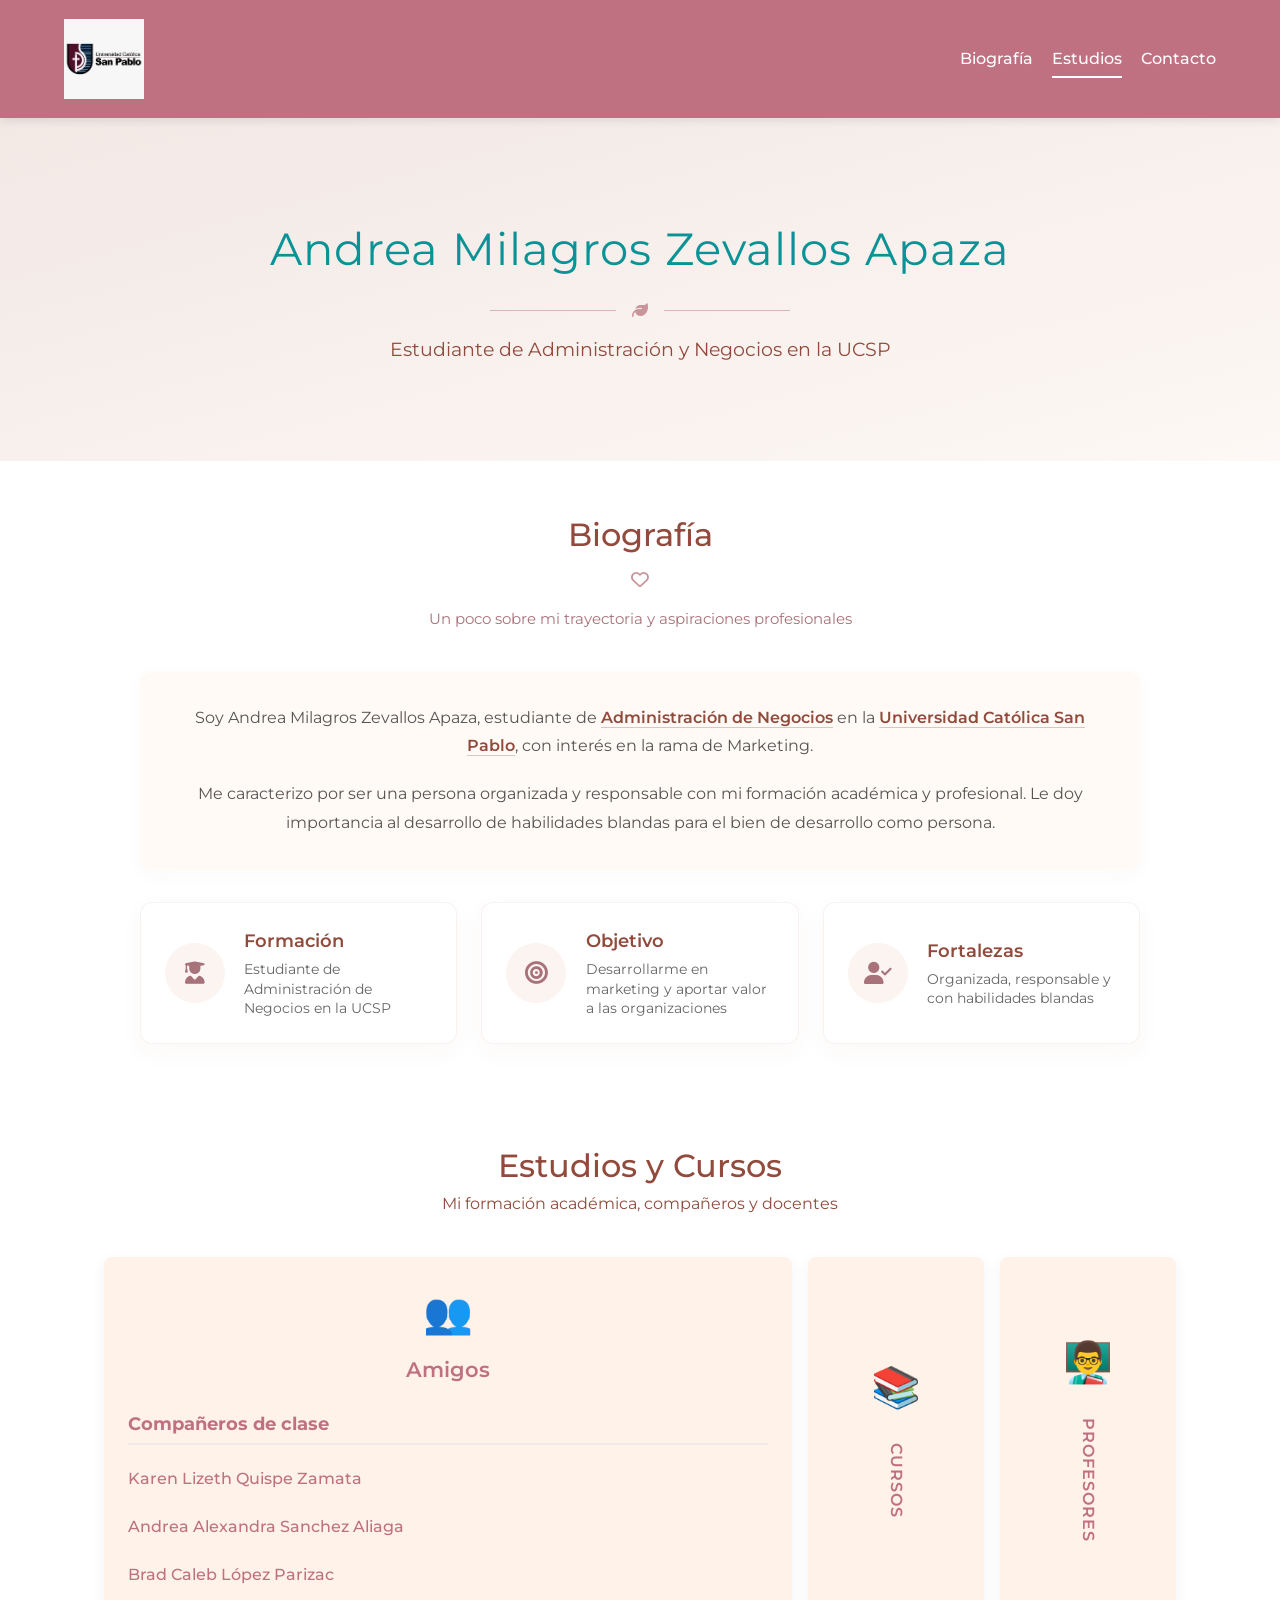
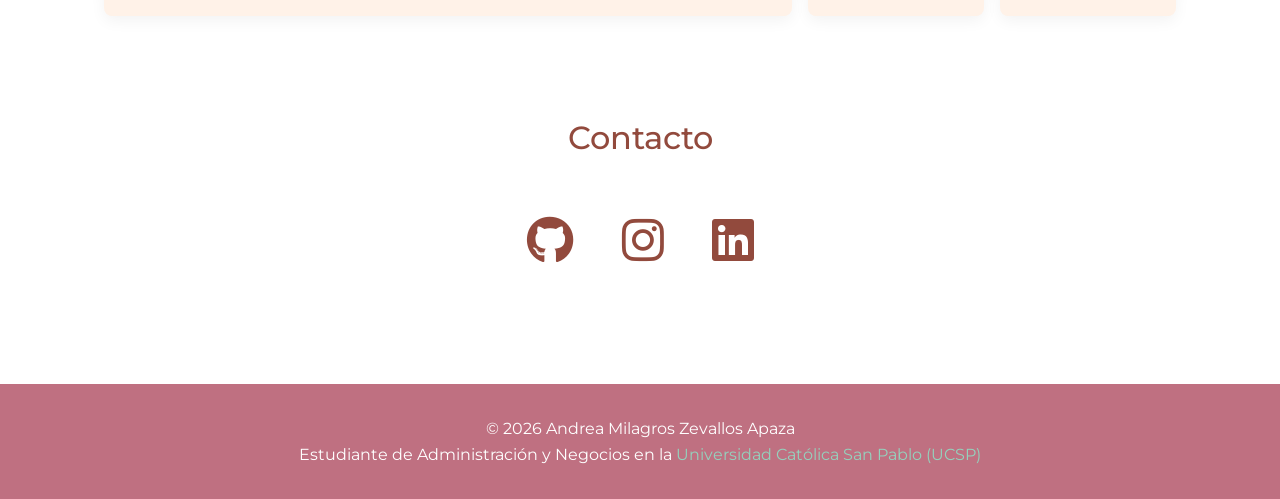
==== index.html @ 6402a50c "Add files via upload" ====
<!DOCTYPE html>
<html lang="es">
<head>
  <meta charset="UTF-8">
  <meta name="viewport" content="width=device-width, initial-scale=1.0">
  <meta name="description" content="Andrea Milagros Zevallos Apaza - Estudiante de Administración y Negocios en la UCSP. Especializada en Marketing, con enfoque en liderazgo y desarrollo profesional.">
  <meta name="keywords" content="Andrea Zevallos, administración negocios, marketing, UCSP, estudiante">
  <meta name="author" content="Andrea Milagros Zevallos Apaza">
  <meta name="language" content="es">
  <meta name="robots" content="index, follow">
  
  <!-- Open Graph para redes sociales -->
  <meta property="og:title" content="Andrea Milagros Zevallos Apaza - Estudiante de Administración">
  <meta property="og:description" content="Conoce mi trayectoria académica, formación y aspiraciones profesionales en marketing y administración de negocios.">
  <meta property="og:type" content="website">
  <meta property="og:url" content="https://andreazevallos.github.io/">
  <meta property="og:image" content="https://andreazevallos.github.io/logo.webp">
  
  <!-- Twitter Card -->
  <meta name="twitter:card" content="summary">
  <meta name="twitter:title" content="Andrea Milagros Zevallos Apaza">
  <meta name="twitter:description" content="Estudiante de Administración y Negocios - Especializada en Marketing">
  <meta name="twitter:image" content="https://andreazevallos.github.io/logo.webp">
  
  <!-- Canonical URL -->
  <meta rel="canonical" href="https://andreazevallos.github.io/">
  
  <title>Andrea Milagros Zevallos Apaza - Administración y Negocios | UCSP</title>
  <link rel="icon" href="favicon.ico">
  <link href="https://fonts.googleapis.com/css2?family=Montserrat:wght@300;400;600&display=swap" rel="stylesheet">
  <link rel="stylesheet" href="https://cdnjs.cloudflare.com/ajax/libs/font-awesome/6.5.1/css/all.min.css">
  <link rel="stylesheet" href="styles.css">
  
  <!-- Schema.org structured data -->
  <script type="application/ld+json">
  {
    "@context": "https://schema.org",
    "@type": "Person",
    "name": "Andrea Milagros Zevallos Apaza",
    "url": "https://andreazevallos.github.io/",
    "image": "https://andreazevallos.github.io/logo.webp",
    "description": "Estudiante de Administración y Negocios en la UCSP especializada en Marketing",
    "jobTitle": "Estudiante",
    "affiliation": {
      "@type": "Organization",
      "name": "Universidad Católica San Pablo",
      "url": "https://ucsp.edu.pe/"
    },
    "sameAs": [
      "https://github.com/andreazevallos",
      "https://www.instagram.com/amza111004/",
      "https://www.linkedin.com/in/andrea-zevallos-0405a1241/"
    ]
  }
  </script>
</head>
<body>
  <header>
    <div class="logo"><img src="logo.webp" alt="Logo Andrea Zevallos"></div>
    <nav class="navbar" aria-label="Navegación principal">
      <a href="#biografia">Biografía</a>
      <a href="#estudios">Estudios</a>
      <a href="#contacto">Contacto</a>
    </nav>
  </header>

  <main>
    <section class="hero" aria-label="Presentación principal">
      <h1>Andrea Milagros Zevallos Apaza</h1>
      <div class="hero-divider">
        <span class="line"></span>
        <i class="fa-solid fa-leaf"></i>
        <span class="line"></span>
      </div>
      <p>Estudiante de Administración y Negocios en la UCSP</p>
    </section>

    <section id="biografia" class="content-section">
      <div class="section-title">
        <h2>Biografía</h2>
        <div class="title-divider">
          <i class="fa-regular fa-heart"></i>
        </div>
        <p class="subtitle">Un poco sobre mi trayectoria y aspiraciones profesionales</p>
      </div>
      
      <div class="bio-container">
        <div class="bio-main-card">
          <p>Soy Andrea Milagros Zevallos Apaza, estudiante de <a href="https://ucsp.edu.pe/carreras/administracion-negocios/" target="_blank" rel="noopener noreferrer">Administración de Negocios</a> en la <a href="https://ucsp.edu.pe/" target="_blank" rel="noopener noreferrer">Universidad Católica San Pablo</a>, con interés en la rama de Marketing.</p>
          <p>Me caracterizo por ser una persona organizada y responsable con mi formación académica y profesional. Le doy importancia al desarrollo de habilidades blandas para el bien de desarrollo como persona.</p>
        </div>

        <div class="bio-features-grid">
          
          <div class="feature-card">
            <div class="feature-icon-wrapper">
              <i class="fa-solid fa-user-graduate"></i>
            </div>
            <div class="feature-text">
              <h3>Formación</h3>
              <p>Estudiante de Administración de Negocios en la UCSP</p>
            </div>
          </div>

          <div class="feature-card">
            <div class="feature-icon-wrapper">
              <i class="fa-solid fa-bullseye"></i>
            </div>
            <div class="feature-text">
              <h3>Objetivo</h3>
              <p>Desarrollarme en marketing y aportar valor a las organizaciones</p>
            </div>
          </div>

          <div class="feature-card">
            <div class="feature-icon-wrapper">
              <i class="fa-solid fa-user-check"></i>
            </div>
            <div class="feature-text">
              <h3>Fortalezas</h3>
              <p>Organizada, responsable y con habilidades blandas</p>
            </div>
          </div>

        </div>
      </div>
    </section>

    <section id="estudios" class="content-section">
      <div class="section-title">
        <h2>Estudios y Cursos</h2>
        <p>Mi formación académica, compañeros y docentes</p>
      </div>
      
      <div class="interactive-accordion">
        
        <div class="accordion-item active">
          <div class="accordion-header">
            <span class="accordion-emoji" aria-label="Amigos y compañeros">👥</span>
            <h3 class="accordion-title">Amigos</h3>
          </div>
          <div class="accordion-content">
            <h3>Compañeros de clase</h3>
            <div class="collaborators">
              <a class="collaborator-link" href="https://karenzamata.github.io/Karenquispezamata.github.io/#contacto" target="_blank" rel="noopener noreferrer">Karen Lizeth Quispe Zamata</a>
              <a class="collaborator-link" href="https://andreasanchezaliaga.github.io/Andrea-Alexandra-S-nchez-Aliaga/" target="_blank" rel="noopener noreferrer">Andrea Alexandra Sanchez Aliaga</a>
              <a class="collaborator-link" href="https://caleb19-666.github.io/pagina-shrek/index.html#pasatiempos" target="_blank" rel="noopener noreferrer">Brad Caleb López Parizac</a>
            </div>
          </div>
        </div>

        <div class="accordion-item">
          <div class="accordion-header">
            <span class="accordion-emoji" aria-label="Cursos y materias">📚</span>
            <h3 class="accordion-title">Cursos</h3>
          </div>
          <div class="accordion-content">
            <h3>Cursos Actuales</h3>
            <ul>
              <li>Diseño de Estrategias Omnicanal</li>
              <li>Introducción a Computación</li>
              <li>Liderazgo</li>
              <li>Logística</li>
              <li>Microeconomía</li>
              <li>Teología II</li>
              <li>Moral</li>
              <li>Taller de Investigación I</li>
            </ul>
          </div>
        </div>

        <div class="accordion-item">
          <div class="accordion-header">
            <span class="accordion-emoji" aria-label="Profesores y docentes">👨‍🏫</span>
            <h3 class="accordion-title">Profesores</h3>
          </div>
          <div class="accordion-content">
            <h3>Docentes</h3>
            <ul>
              <li><a href="https://www.linkedin.com/in/ecuadrosv/" target="_blank" rel="noopener noreferrer">Ernesto Cuadros</a> - Introducción a la Computación</li>
              <li><a href="https://www.linkedin.com/in/ana-elizabeth-g%C3%B3mez-burns-4502263b/" target="_blank" rel="noopener noreferrer">Ana Elizabeth Gómez Burns</a> - Diseño de Estrategias Omnicanal</li>
              <li><a href="https://www.linkedin.com/in/ana-elizabeth-g%C3%B3mez-burns-4502263b/" target="_blank" rel="noopener noreferrer">Pablo Nuñez</a> - Liderazgo</li>
              <li><a href="https://www.linkedin.com/in/alfredo-betalleluz-3a4b75a3/" target="_blank" rel="noopener noreferrer">Alfredo Jaime Betalleluz Murillo</a> - Logística</li>
              <li><a href="https://www.linkedin.com/in/antonio-escobar-20612664/" target="_blank" rel="noopener noreferrer">Antonio Miguel Escobar Juárez</a> - Microeconomía</li>
              <li><a href="https://www.linkedin.com/in/joseph-zea-castillo-37065b264/" target="_blank" rel="noopener noreferrer">Joseph Efraín Zea Castillo</a> - Moral</li>
              <li><a href="https://www.linkedin.com/in/lieslie-gallegos-arias-investigador-renacyt-773713a5/" target="_blank" rel="noopener noreferrer">Lieslie Gallegos Arias</a> - Taller de Investigación I</li>
              <li><a href="https://www.linkedin.com/in/carlos-antonio-valdivia-laura-24838832/" target="_blank" rel="noopener noreferrer">Carlos Antonio Valdivia Laura</a> - Teología II</li>
            </ul>
          </div>
        </div>

      </div>
    </section>

    <section id="contacto" class="content-section">
      <div class="section-title">
        <h2>Contacto</h2>
      </div>
      
      <div class="social-container" role="list">
        
        <div class="social-item" role="listitem">
          <a href="https://github.com/andreazevallos" target="_blank" rel="noopener noreferrer" class="social-link" aria-label="Perfil de GitHub de Andrea Zevallos">
            <i class="fa-brands fa-github" aria-hidden="true"></i>
          </a>
        </div>

        <div class="social-item" role="listitem">
          <a href="https://www.instagram.com/amza111004/" target="_blank" rel="noopener noreferrer" class="social-link" aria-label="Perfil de Instagram de Andrea Zevallos">
            <i class="fa-brands fa-instagram" aria-hidden="true"></i>
          </a>
        </div>

        <div class="social-item" role="listitem">
          <a href="https://www.linkedin.com/in/andrea-zevallos-0405a1241/" target="_blank" rel="noopener noreferrer" class="social-link" aria-label="Perfil de LinkedIn de Andrea Zevallos">
            <i class="fa-brands fa-linkedin" aria-hidden="true"></i>
          </a>
        </div>

      </div>
    </section>
  </main>

  <footer role="contentinfo">
    <p>&copy; 2026 Andrea Milagros Zevallos Apaza</p>
    <p>Estudiante de Administración y Negocios en la <a href="https://ucsp.edu.pe/" target="_blank" rel="noopener noreferrer">Universidad Católica San Pablo (UCSP)</a></p>
  </footer>
  <script src="script.js"></script>
</body>
</html>
---- styles.css ----
:root {
  --primary-color: #bf7081;           /*header y footer*/
  --secondary-color: #0a9396;         
  --accent-color: #94d2bd;          
  --text-color: #023047;              
  --light-text: white;              /*botones superiores*/
  --background: white;                /**
  --titleprincipal: #8B5E5A;        /*nombre*/
  --item-bg: #fff2e8;               /*fondo de las tarjetas*/
}

* {
  margin: 0;
  padding: 0;
  box-sizing: border-box;
}

body {
  font-family: 'Montserrat', sans-serif;
  color: var(--text-color);
  background-color: var(--background);
  line-height: 1.6;
}

header {
  background-color: var(--primary-color);
  color: #924a3d;
  padding: 1.2rem 5%;
  display: flex;
  justify-content: space-between;
  align-items: center;
  flex-wrap: wrap;
  position: sticky;
  top: 0;
  z-index: 1000;
  box-shadow: 0 2px 10px rgba(0,0,0,0.1);
}

.logo {
  font-size: 1.6rem;
  font-weight: 600;
  display: flex;
  align-items: center;
}

.logo img {
  height: 80px;
  width: auto;
  object-fit: contain;
}

nav.navbar {
  display: flex;
  gap: 1.2rem;
  flex-wrap: wrap;
}

nav a {
  color: var(--light-text);
  text-decoration: none;
  font-weight: 500;
}

.hero {
  background: linear-gradient(to bottom right, #f2e8e4, #fdf8f5);
  color: var(--light-text);
  text-align: center;
  padding: 6rem 2rem;
  display: flex;
  flex-direction: column;
  align-items: center;
}

.hero h1 {
  font-size: 2.8rem;
  font-weight: 400;
  color: #0a9396;
  letter-spacing: 1px;
}

.hero-divider {
  display: flex;
  align-items: center;
  gap: 1rem;
  margin: 1rem 0;
  width: 100%;
  max-width: 300px;
}

.hero-divider .line {
  flex: 1;
  height: 1px;
  background-color: #dcb3b7;
}

.hero-divider i {
  color: #c9949a;
  font-size: 1rem;
}

.hero p {
  font-size: 1.2rem;
  color: #924a3d;
  font-weight: 400;
}

main {
  display: block;
}

.content-section {
  padding: 3rem 5%;
  max-width: 1200px;
  margin: 0 auto;
}

.section-title {
  text-align: center;
  margin-bottom: 2.5rem;
}

.section-title h2 {
  font-size: 2rem;
  color: #924a3d;
  font-weight: 500;
}

.title-divider {
  margin: 0.4rem 0 0.8rem 0;
  color: #c9949a;
  font-size: 1.1rem;
}

.section-title .subtitle {
  color: #a8727a;
  font-size: 0.95rem;
  font-weight: 400;
}

.section-title p {
  color: #924a3d;
  font-size: 1rem;
}

/* --- ESTILOS DEL ACORDEÓN INTERACTIVO --- */
.interactive-accordion {
  display: flex;
  gap: 1rem;
  width: 100%;
  min-height: 340px;
  margin-top: 1.5rem;
}

.accordion-item {
  background: var(--item-bg);
  flex: 1;
  border-radius: 8px;
  padding: 1.5rem;
  cursor: pointer;
  overflow: hidden;
  transition: all 0.5s cubic-bezier(0.25, 1, 0.5, 1);
  box-shadow: 0 5px 15px rgba(0,0,0,0.05);
  display: flex;
  flex-direction: column;
  position: relative;
}

/* --- CONTENEDORES DE BIOGRAFÍA ESTILO IMAGEN DE REFERENCIA --- */
.bio-container {
  max-width: 1000px;
  margin: 0 auto;
  display: flex;
  flex-direction: column;
  gap: 2rem;
}

/* Caja principal de texto de Biografía */
.bio-main-card {
  background: rgba(255, 242, 232, 0.4);
  padding: 2rem 2.5rem;
  border-radius: 12px;
  box-shadow: 0 4px 20px rgba(146, 74, 61, 0.03);
  text-align: center;
}

.bio-main-card p {
  color: #555;
  font-size: 1rem;
  margin-bottom: 1.2rem;
  line-height: 1.8;
}

.bio-main-card p:last-child {
  margin-bottom: 0;
}

.bio-main-card a {
  color: #924a3d;
  text-decoration: none;
  font-weight: 600;
  border-bottom: 1px solid rgba(146, 74, 61, 0.3);
  transition: border-color 0.3s;
}

.bio-main-card a:hover {
  border-color: #924a3d;
}

/* Fila horizontal de las 3 tarjetas inferiores */
.bio-features-grid {
  display: grid;
  grid-template-columns: repeat(auto-fit, minmax(280px, 1fr));
  gap: 1.5rem;
}

.feature-card {
  background: #ffffff;
  padding: 1.5rem;
  border-radius: 12px;
  box-shadow: 0 8px 24px rgba(146, 74, 61, 0.04);
  display: flex;
  align-items: center;
  gap: 1.2rem;
  border: 1px solid rgba(242, 232, 228, 0.5);
  transition: transform 0.3s ease;
}

.feature-card:hover {
  transform: translateY(-3px);
}

/* Contenedor circular del icono */
.feature-icon-wrapper {
  background-color: #fcf4f0;
  width: 60px;
  height: 60px;
  border-radius: 50%;
  display: flex;
  justify-content: center;
  align-items: center;
  flex-shrink: 0;
}

.feature-icon-wrapper i {
  color: #a8727a;
  font-size: 1.4rem;
}

/* Textos dentro de los cuadros */
.feature-text h3 {
  color: #924a3d;
  font-size: 1.1rem;
  font-weight: 600;
  margin-bottom: 0.3rem;
}

.feature-text p {
  color: #666;
  font-size: 0.88rem;
  line-height: 1.4;
}

/* Cuando un elemento está activo se expande proporcionalmente ocupando el espacio principal */
.accordion-item.active {
  flex: 5;
  cursor: default;
}

/* Encabezado fijo de cada tarjeta */
.accordion-header {
  display: flex;
  flex-direction: column;
  align-items: center;
  justify-content: center;
  text-align: center;
  margin-bottom: 1rem;
  transition: all 0.3s ease;
}

.accordion-emoji {
  font-size: 2.5rem;
  margin-bottom: 0.5rem;
  display: block;
}

.accordion-title {
  color: var(--primary-color);
  font-size: 1.3rem;
  font-weight: 600;
  white-space: nowrap;
}

/* Si el elemento está encogido (no activo), modificamos la orientación del título */
.accordion-item:not(.active) .accordion-header {
  margin-bottom: 0;
  height: 100%;
}

.accordion-item:not(.active) .accordion-title {
  writing-mode: vertical-rl;
  text-transform: uppercase;
  letter-spacing: 1px;
  font-size: 1rem;
  margin-top: 1rem;
}

/* Contenido interno con transición de opacidad y visibilidad */
.accordion-content {
  opacity: 0;
  visibility: hidden;
  max-height: 0;
  transition: opacity 0.3s ease, visibility 0.3s ease;
}

.accordion-item.active .accordion-content {
  opacity: 1;
  visibility: visible;
  max-height: 1000px;
  margin-top: 0.5rem;
}

.accordion-content h3 {
  color: var(--primary-color);
  font-size: 1.1rem;
  margin-bottom: 1rem;
  border-bottom: 2px solid #f2e8e4;
  padding-bottom: 0.3rem;
}

.accordion-content ul {
  padding-left: 1.2rem;
}

.accordion-content li {
  color: #444;
  font-size: 0.95rem;
  margin-bottom: 0.8rem;
}

.collaborators {
  display: flex;
  flex-direction: column;
  gap: 0.8rem;
}

.collaborator-link {
  color: var(--primary-color);
  text-decoration: none;
  font-weight: 500;
  font-size: 1rem;
  padding: 0.3rem 0;
  display: inline-block;
}

.collaborator-link:hover {
  text-decoration: underline;
}

.contact-info {
  text-align: center;
  margin-top: 1.5rem;
}

.contact-info a {
  color: var(--primary-color);
  text-decoration: none;
}

footer {
  background-color: var(--primary-color);
  color: #ffffff;
  text-align: center;
  padding: 2rem 1rem;
  margin-top: 3rem;
}

footer a {
  color: var(--accent-color);
  text-decoration: none;
}

/* Responsividad para móviles */
@media (max-width: 768px) {
  header {
    flex-direction: column;
    align-items: flex-start;
  }

  nav.navbar {
    flex-direction: column;
    gap: 0.5rem;
    margin-top: 1rem;
  }

  .hero h1 {
    font-size: 2rem;
  }

  /* Cambiamos el acordeón a vertical en móviles */
  .interactive-accordion {
    flex-direction: column;
    min-height: auto;
  }
  
  .accordion-item {
    flex: none;
    width: 100%;
    min-height: 80px;
  }
  
  .accordion-item.active {
    flex: none;
  }
  
  .accordion-item:not(.active) .accordion-header {
    flex-direction: row;
    gap: 1rem;
    justify-content: flex-start;
  }
  
  .accordion-item:not(.active) .accordion-title {
    writing-mode: horizontal-tb;
    margin-top: 0;
  }
  
  .accordion-emoji {
    font-size: 1.8rem;
    margin-bottom: 0;
  }
}

@media (max-width: 480px) {
  .hero {
    padding: 3rem 1.5rem;
  }

  .hero h1 {
    font-size: 1.6rem;
  }
}

/* --- ESTILOS DE LA SECCIÓN CONTACTO CON ICONOS --- */
.social-container {
  display: flex;
  justify-content: center;
  align-items: flex-start;
  gap: 3rem; /* Espacio de separación entre cada red social */
  margin-top: 2rem;
  flex-wrap: wrap; /* Permite que se acomoden si la pantalla es muy chica */
}

.social-item {
  display: flex;
  flex-direction: column;
  align-items: center;
  text-align: center;
  max-width: 150px;
}

.social-link {
  color: #924a3d; /* Mismo color de los títulos h2 */
  font-size: 3rem; /* Tamaño del logo */
  text-decoration: none;
  transition: transform 0.3s ease, color 0.3s ease;
  margin-bottom: 0.5rem;
}

/* Efecto visual opcional cuando pasas el mouse por encima del logo */
.social-link:hover {
  transform: scale(1.1);
  color: var(--primary-color); /* Cambia ligeramente al color primario */
}

.social-text {
  font-size: 0.9rem;
  color: var(--text-color);
  font-weight: 500;
  margin-top: 0.3rem;
}

/* --- EFECTO DE SUBRAYADO DINÁMICO EN EL MENÚ --- */
nav.navbar a {
  position: relative;
  padding: 0.4rem 0;
  transition: color 0.3s ease;
}

/* Línea base oculta bajo cada enlace */
nav.navbar a::after {
  content: '';
  position: absolute;
  bottom: 0;
  left: 0;
  width: 100%;
  height: 2px;
  background-color: var(--light-text); /* Línea blanca como en el diseño */
  transform: scaleX(0);
  transform-origin: right;
  transition: transform 0.3s cubic-bezier(0.25, 1, 0.5, 1);
}

/* Cuando el enlace está activo o se pasa el mouse, la línea se expande uniformemente */
nav.navbar a.active::after,
nav.navbar a:hover::after {
  transform: scaleX(1);
  transform-origin: left;
}
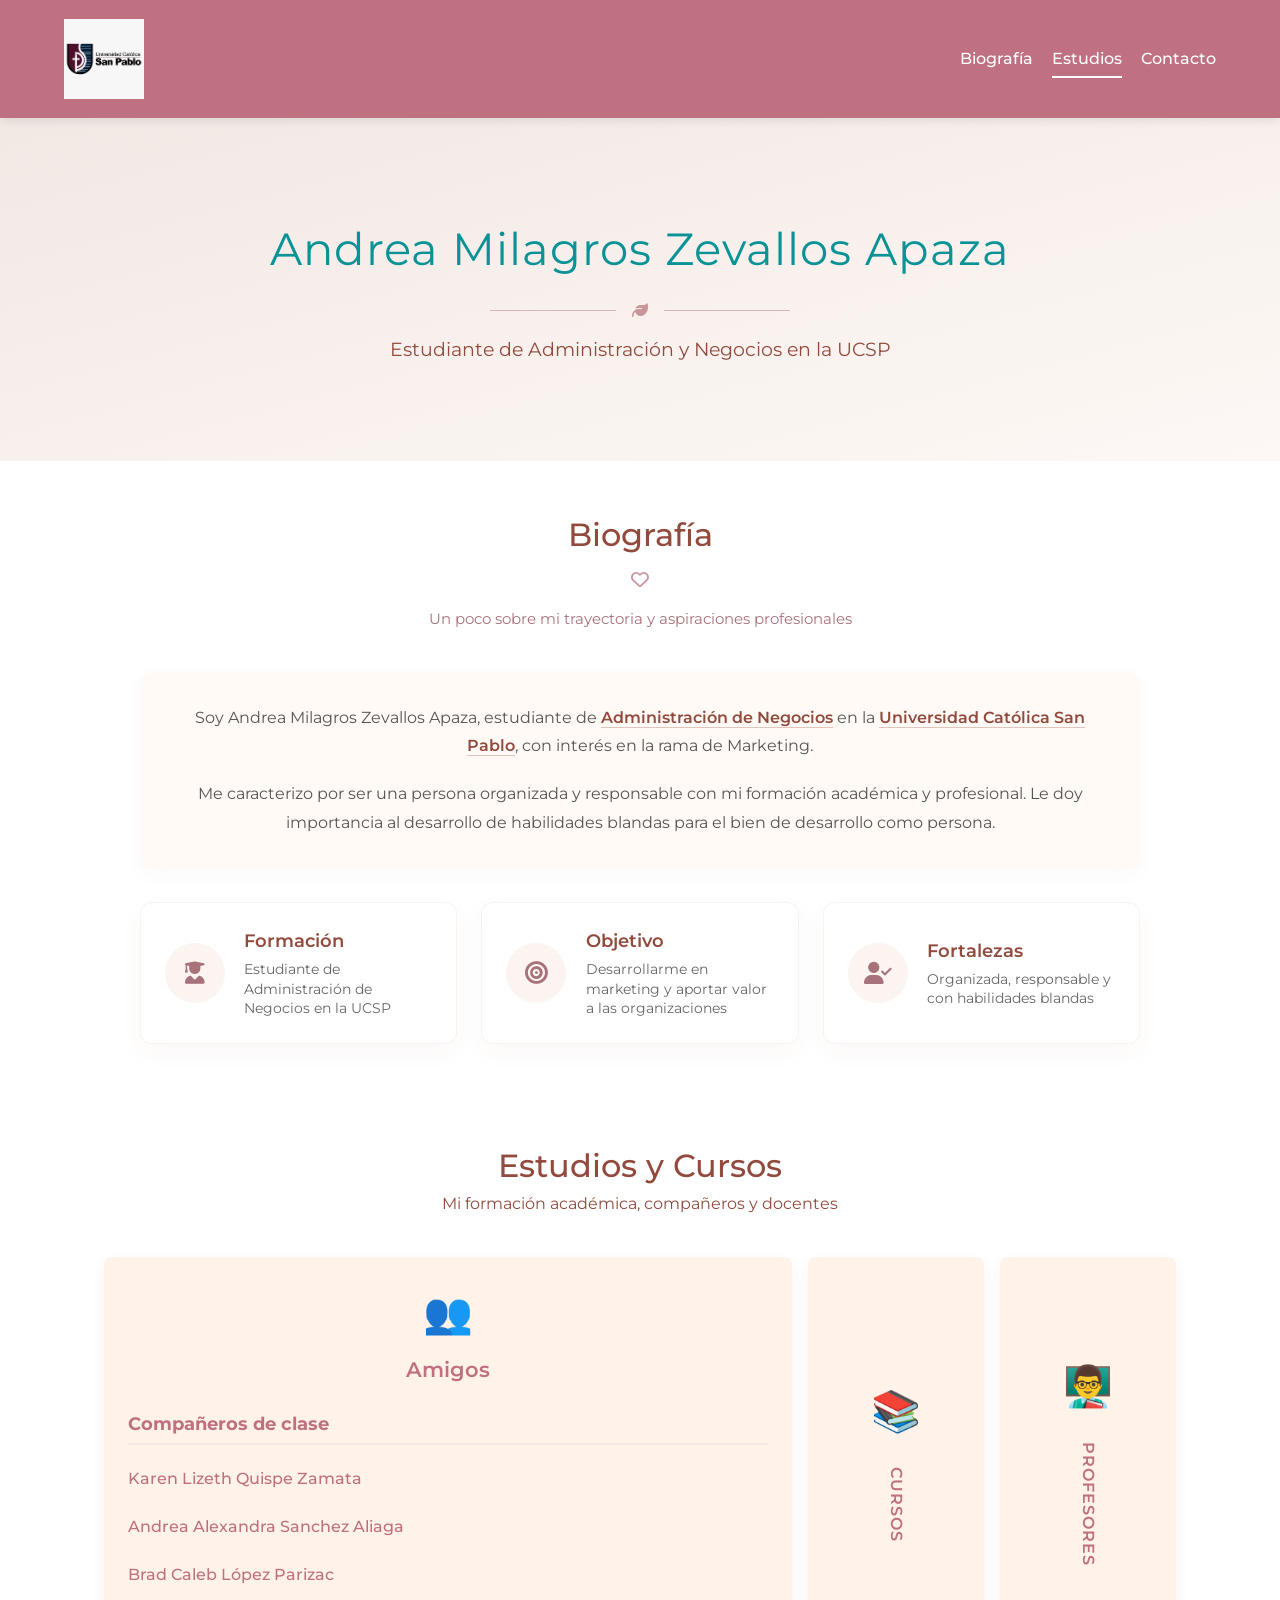
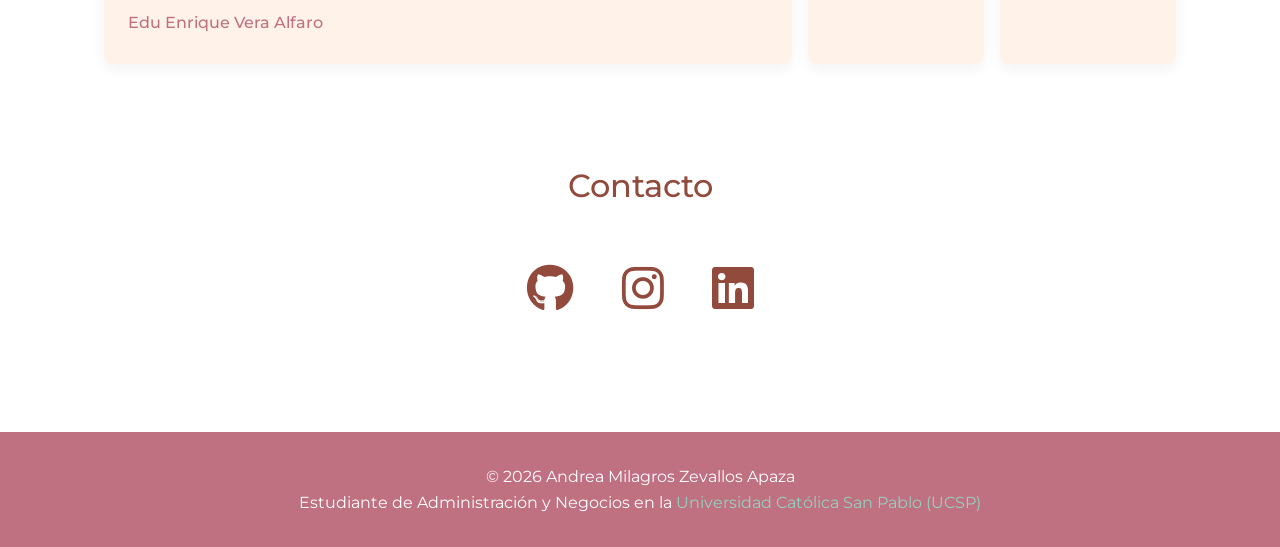
==== commit a8685d91: "Añadir compañero" ====
--- a/index.html
+++ b/index.html
@@ -9,20 +9,20 @@
   <meta name="language" content="es">
   <meta name="robots" content="index, follow">
   
-  <!-- Open Graph para redes sociales -->
+  
   <meta property="og:title" content="Andrea Milagros Zevallos Apaza - Estudiante de Administración">
   <meta property="og:description" content="Conoce mi trayectoria académica, formación y aspiraciones profesionales en marketing y administración de negocios.">
   <meta property="og:type" content="website">
   <meta property="og:url" content="https://andreazevallos.github.io/">
   <meta property="og:image" content="https://andreazevallos.github.io/logo.webp">
   
-  <!-- Twitter Card -->
+  
   <meta name="twitter:card" content="summary">
   <meta name="twitter:title" content="Andrea Milagros Zevallos Apaza">
   <meta name="twitter:description" content="Estudiante de Administración y Negocios - Especializada en Marketing">
   <meta name="twitter:image" content="https://andreazevallos.github.io/logo.webp">
   
-  <!-- Canonical URL -->
+  
   <meta rel="canonical" href="https://andreazevallos.github.io/">
   
   <title>Andrea Milagros Zevallos Apaza - Administración y Negocios | UCSP</title>
@@ -31,7 +31,7 @@
   <link rel="stylesheet" href="https://cdnjs.cloudflare.com/ajax/libs/font-awesome/6.5.1/css/all.min.css">
   <link rel="stylesheet" href="styles.css">
   
-  <!-- Schema.org structured data -->
+  
   <script type="application/ld+json">
   {
     "@context": "https://schema.org",
@@ -145,6 +145,7 @@
               <a class="collaborator-link" href="https://karenzamata.github.io/Karenquispezamata.github.io/#contacto" target="_blank" rel="noopener noreferrer">Karen Lizeth Quispe Zamata</a>
               <a class="collaborator-link" href="https://andreasanchezaliaga.github.io/Andrea-Alexandra-S-nchez-Aliaga/" target="_blank" rel="noopener noreferrer">Andrea Alexandra Sanchez Aliaga</a>
               <a class="collaborator-link" href="https://caleb19-666.github.io/pagina-shrek/index.html#pasatiempos" target="_blank" rel="noopener noreferrer">Brad Caleb López Parizac</a>
+              <a class="collaborator-link" href="https://edu-enrrique-vera-alfaro.github.io/edu-enrique-vera-alfaro/" target="_blank" rel="noopener noreferrer">Edu Enrique Vera Alfaro</a>
             </div>
           </div>
         </div>
@@ -227,4 +228,4 @@
   </footer>
   <script src="script.js"></script>
 </body>
-</html>+</html>
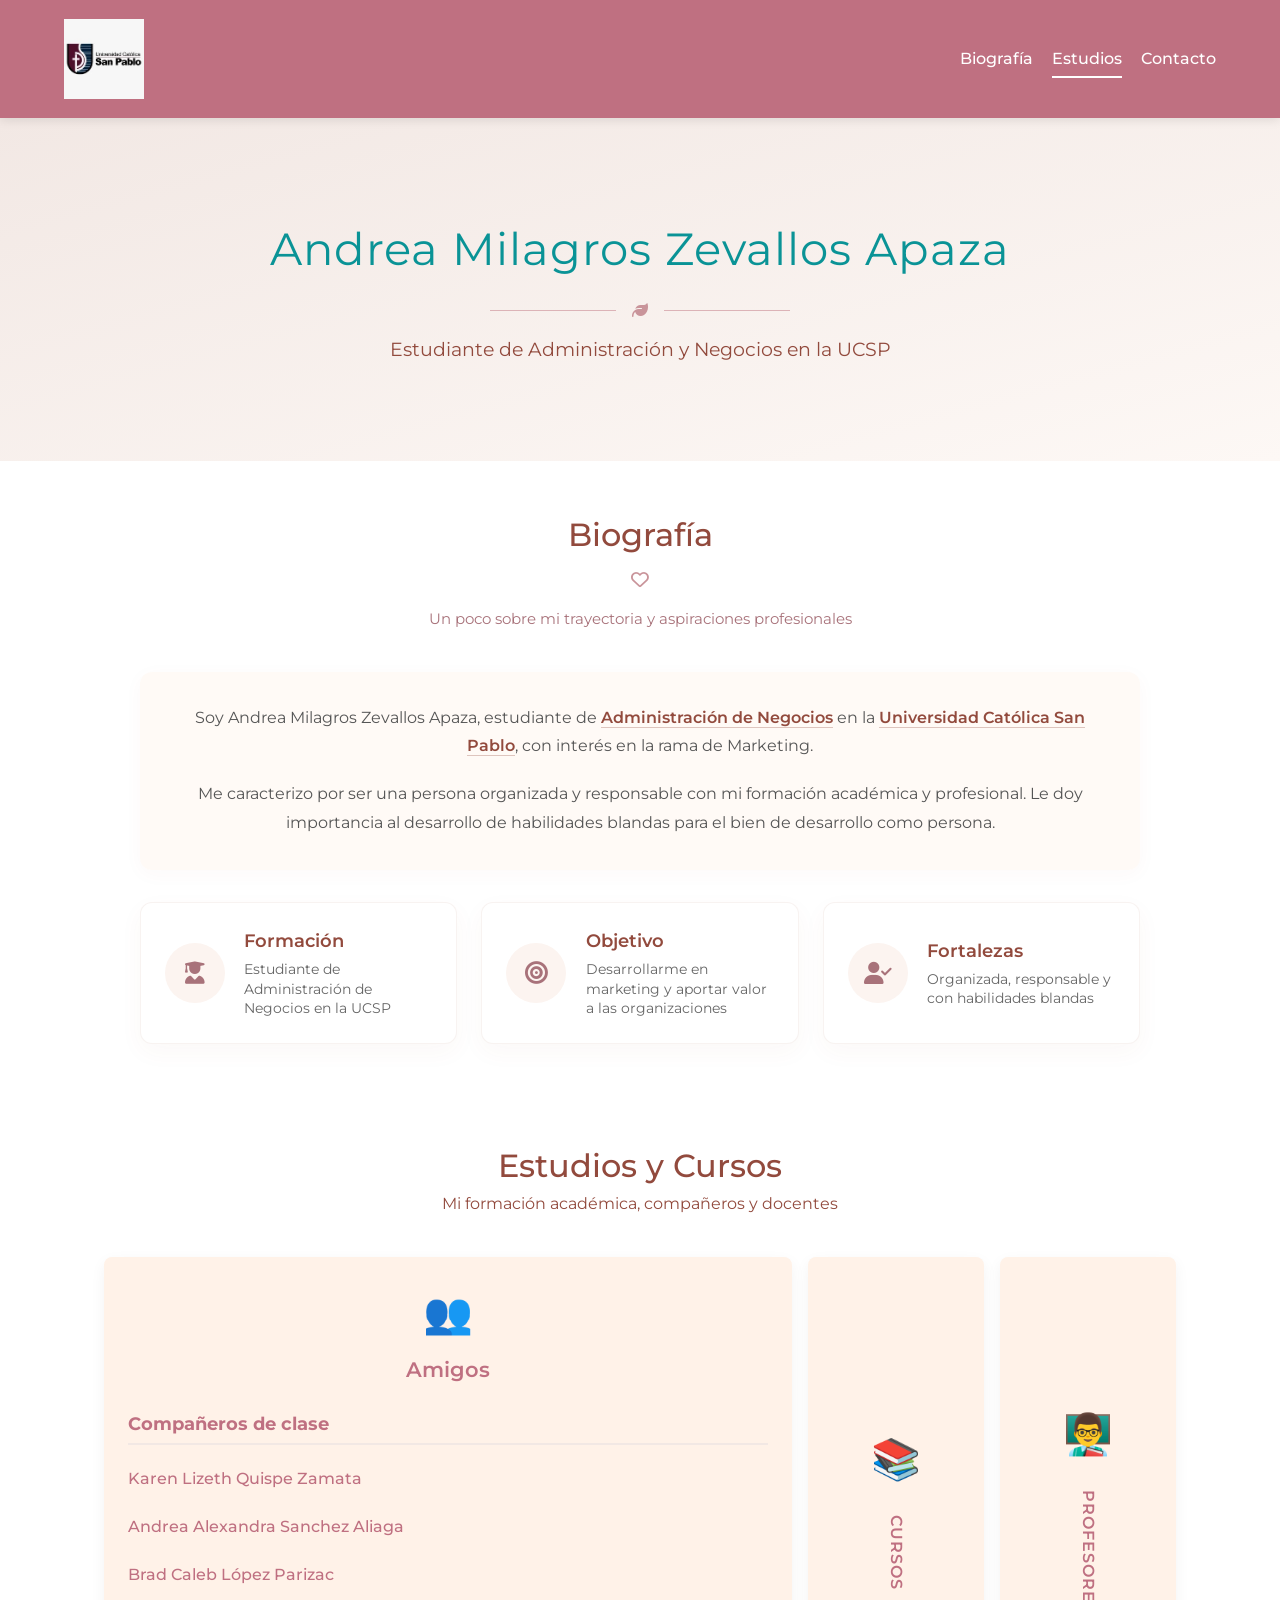
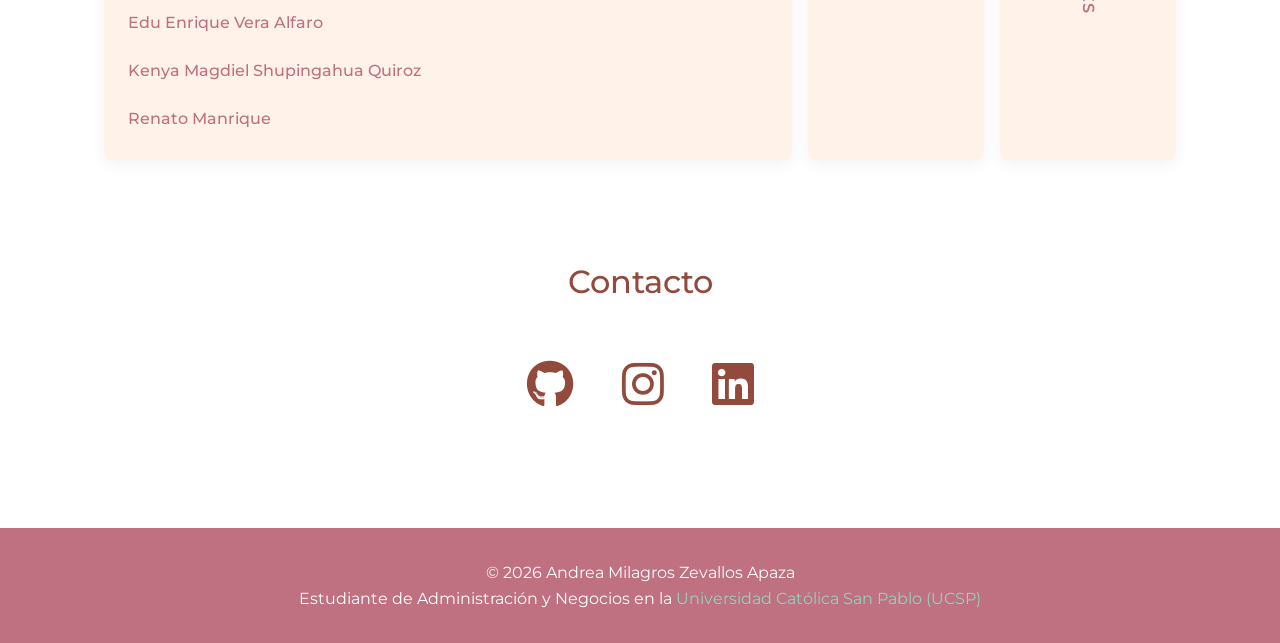
==== commit 3f85daf0: "Añadí compañeros" ====
--- a/index.html
+++ b/index.html
@@ -146,6 +146,8 @@
               <a class="collaborator-link" href="https://andreasanchezaliaga.github.io/Andrea-Alexandra-S-nchez-Aliaga/" target="_blank" rel="noopener noreferrer">Andrea Alexandra Sanchez Aliaga</a>
               <a class="collaborator-link" href="https://caleb19-666.github.io/pagina-shrek/index.html#pasatiempos" target="_blank" rel="noopener noreferrer">Brad Caleb López Parizac</a>
               <a class="collaborator-link" href="https://edu-enrrique-vera-alfaro.github.io/edu-enrique-vera-alfaro/" target="_blank" rel="noopener noreferrer">Edu Enrique Vera Alfaro</a>
+              <a class="collaborator-link" href="https://kenya-sq.github.io/Kenya-Shupingahua-Quiroz/" target="_blank" rel="noopener noreferrer">Kenya Magdiel Shupingahua Quiroz</a>
+              <a class="collaborator-link" href="https://renatomanuelmanrique4-jpg.github.io/" target="_blank" rel="noopener noreferrer">Renato Manrique</a>
             </div>
           </div>
         </div>
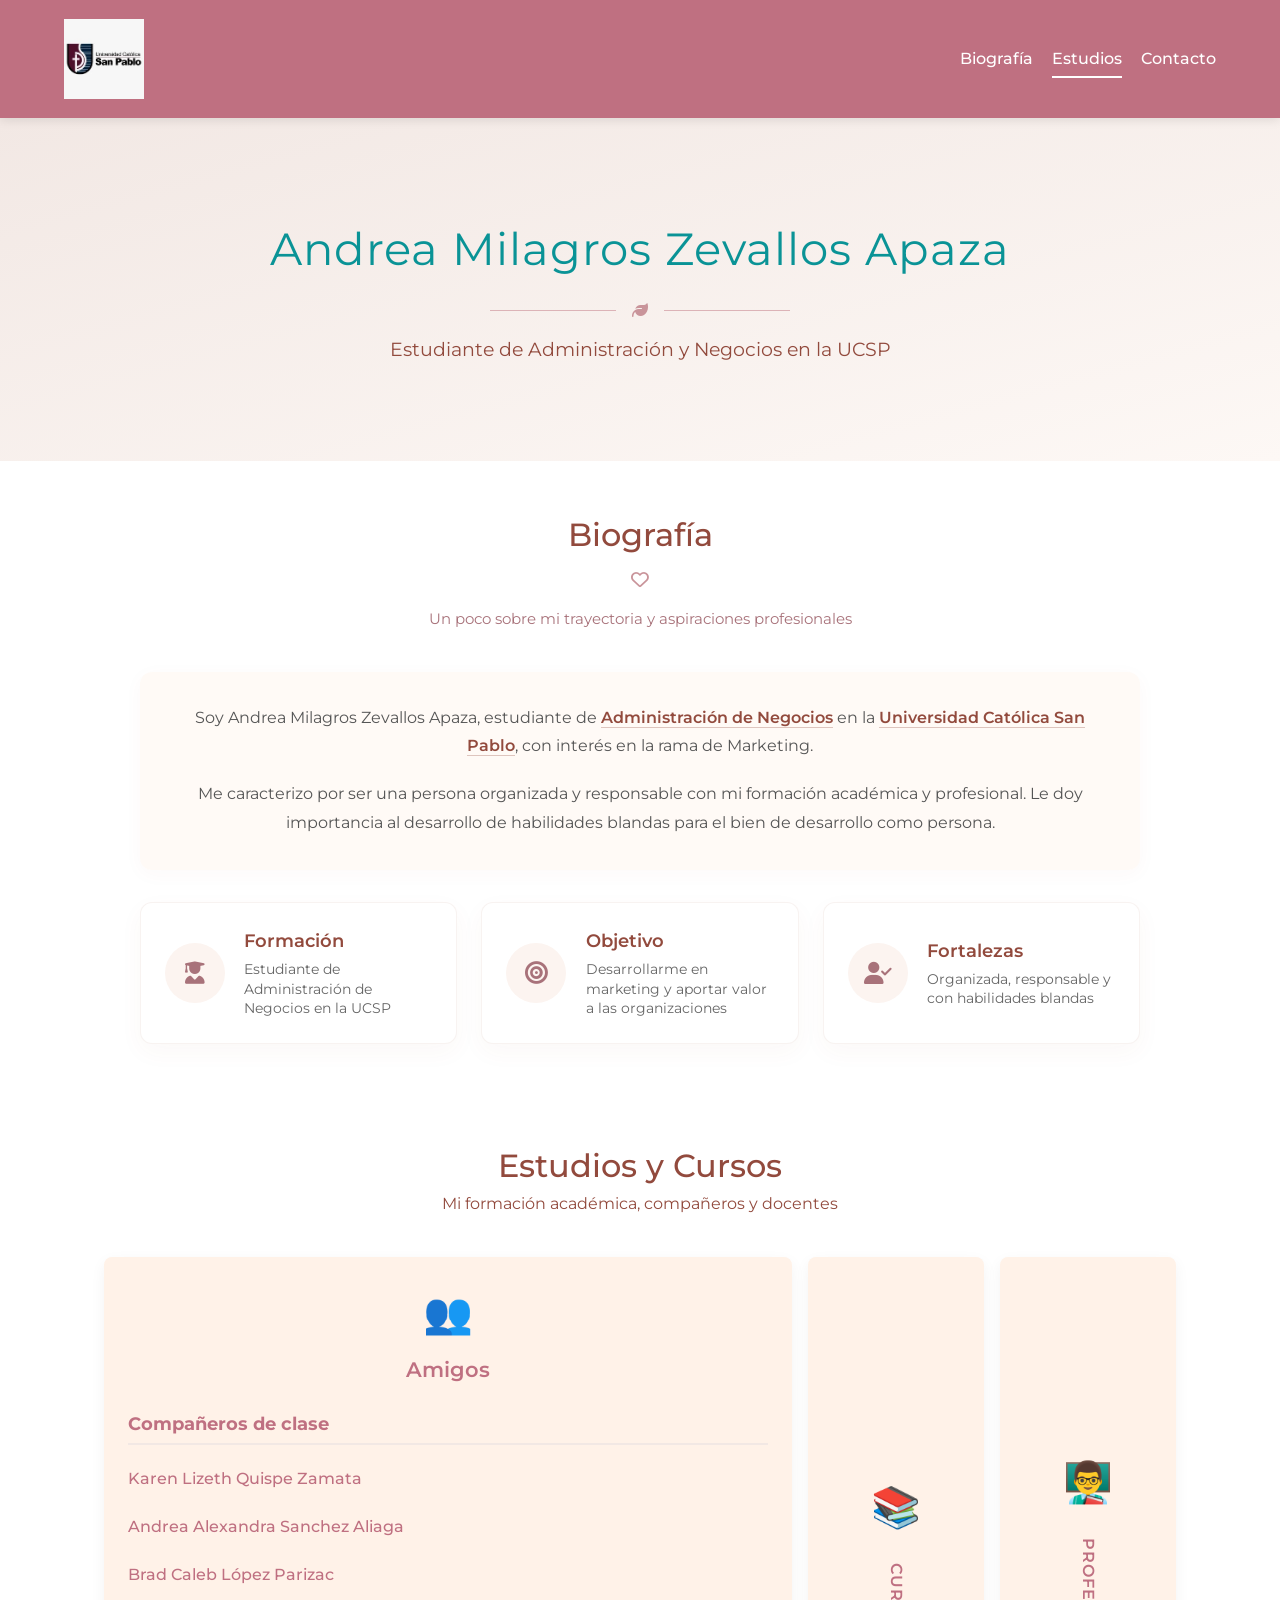
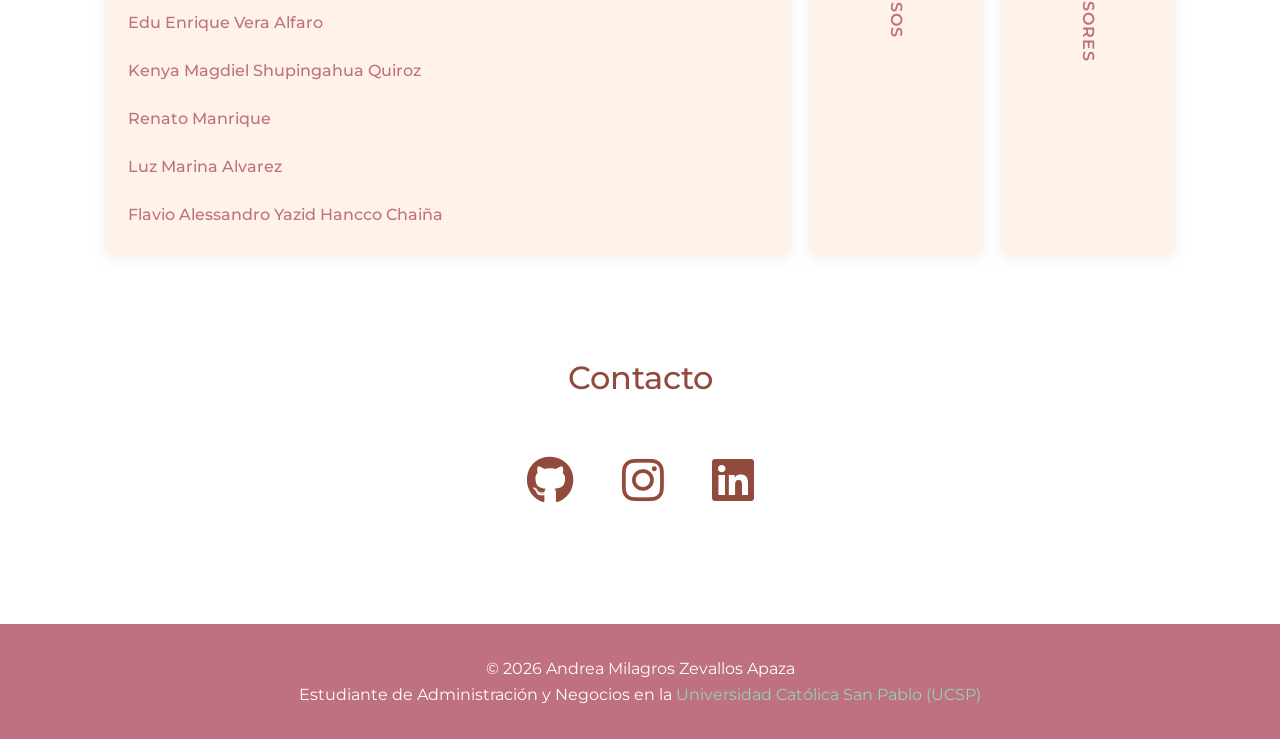
==== commit e5fe87a9: "+ Compañeros" ====
--- a/index.html
+++ b/index.html
@@ -148,6 +148,8 @@
               <a class="collaborator-link" href="https://edu-enrrique-vera-alfaro.github.io/edu-enrique-vera-alfaro/" target="_blank" rel="noopener noreferrer">Edu Enrique Vera Alfaro</a>
               <a class="collaborator-link" href="https://kenya-sq.github.io/Kenya-Shupingahua-Quiroz/" target="_blank" rel="noopener noreferrer">Kenya Magdiel Shupingahua Quiroz</a>
               <a class="collaborator-link" href="https://renatomanuelmanrique4-jpg.github.io/" target="_blank" rel="noopener noreferrer">Renato Manrique</a>
+              <a class="collaborator-link" href="https://luz-marina-alvarez.netlify.app/" target="_blank" rel="noopener noreferrer">Luz Marina Alvarez</a>
+              <a class="collaborator-link" href="https://flavio-hc.github.io/pagina-personal/" target="_blank" rel="noopener noreferrer">Flavio Alessandro Yazid Hancco Chaiña</a>
             </div>
           </div>
         </div>
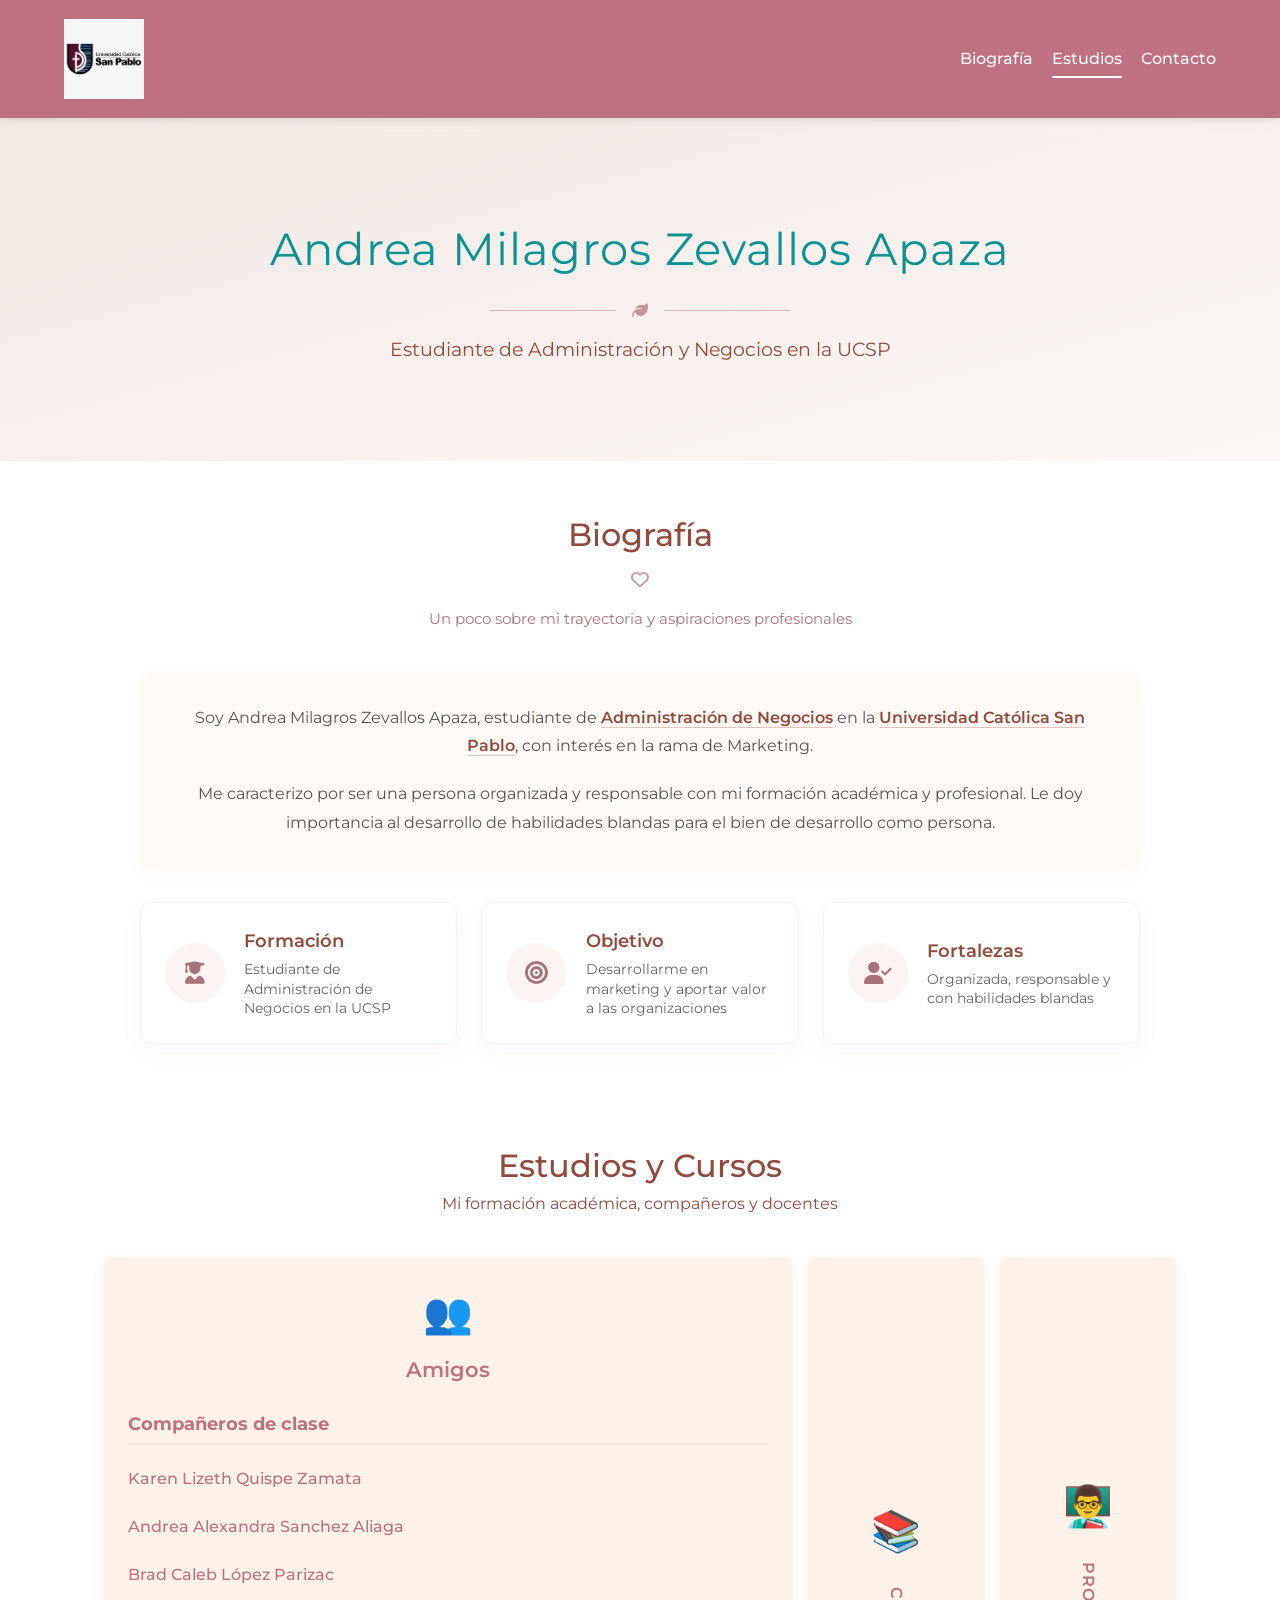
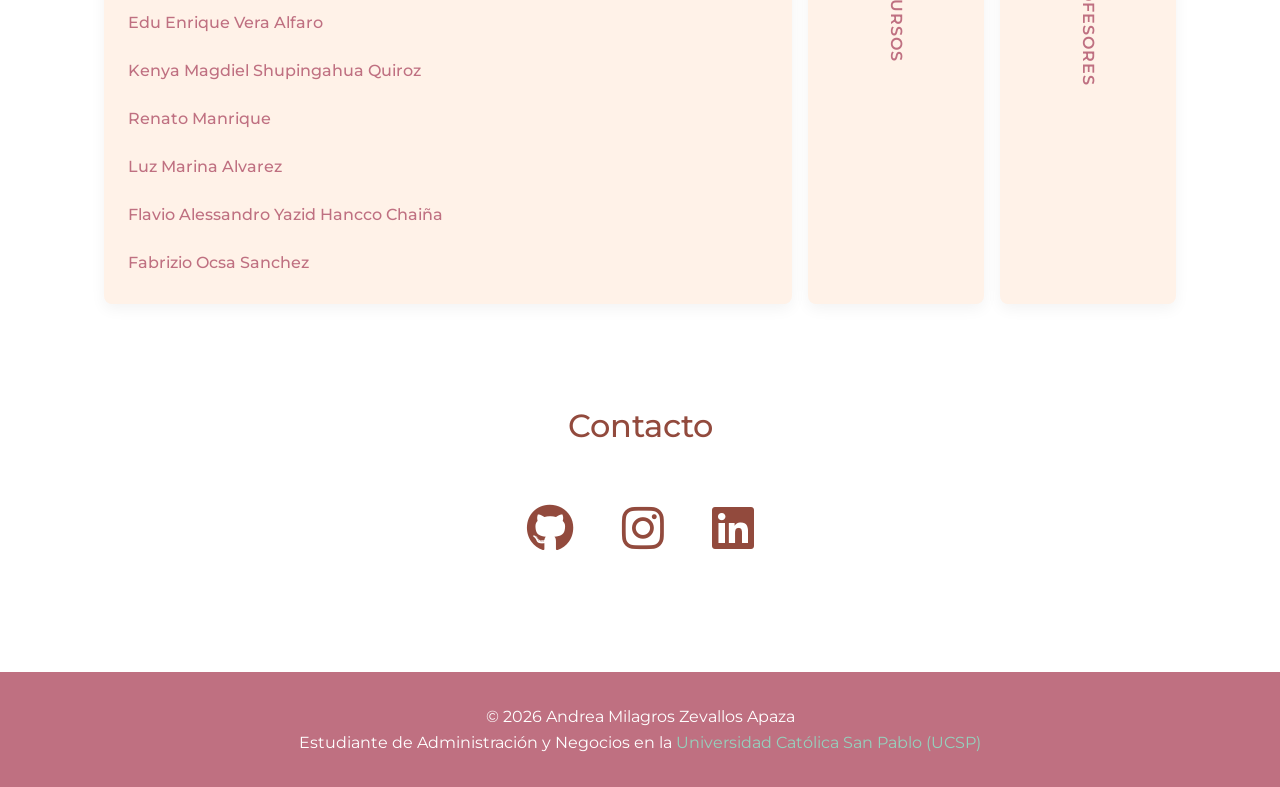
==== commit aa3abd54: "Añadí profesor y compañero" ====
--- a/index.html
+++ b/index.html
@@ -150,6 +150,7 @@
               <a class="collaborator-link" href="https://renatomanuelmanrique4-jpg.github.io/" target="_blank" rel="noopener noreferrer">Renato Manrique</a>
               <a class="collaborator-link" href="https://luz-marina-alvarez.netlify.app/" target="_blank" rel="noopener noreferrer">Luz Marina Alvarez</a>
               <a class="collaborator-link" href="https://flavio-hc.github.io/pagina-personal/" target="_blank" rel="noopener noreferrer">Flavio Alessandro Yazid Hancco Chaiña</a>
+              <a class="collaborator-link" href="https://lorian0x.github.io/" target="_blank" rel="noopener noreferrer">Fabrizio Ocsa Sanchez</a>
             </div>
           </div>
         </div>
@@ -183,6 +184,7 @@
             <h3>Docentes</h3>
             <ul>
               <li><a href="https://www.linkedin.com/in/ecuadrosv/" target="_blank" rel="noopener noreferrer">Ernesto Cuadros</a> - Introducción a la Computación</li>
+              <li><a href="https://www.linkedin.com/in/rosmery-violeta-quispe-zavala-58374638/" target="_blank" rel="noopener noreferrer">Rosmery Violeta Quispe Zavala</a> - Introducción a la Computación</li>
               <li><a href="https://www.linkedin.com/in/ana-elizabeth-g%C3%B3mez-burns-4502263b/" target="_blank" rel="noopener noreferrer">Ana Elizabeth Gómez Burns</a> - Diseño de Estrategias Omnicanal</li>
               <li><a href="https://www.linkedin.com/in/ana-elizabeth-g%C3%B3mez-burns-4502263b/" target="_blank" rel="noopener noreferrer">Pablo Nuñez</a> - Liderazgo</li>
               <li><a href="https://www.linkedin.com/in/alfredo-betalleluz-3a4b75a3/" target="_blank" rel="noopener noreferrer">Alfredo Jaime Betalleluz Murillo</a> - Logística</li>
